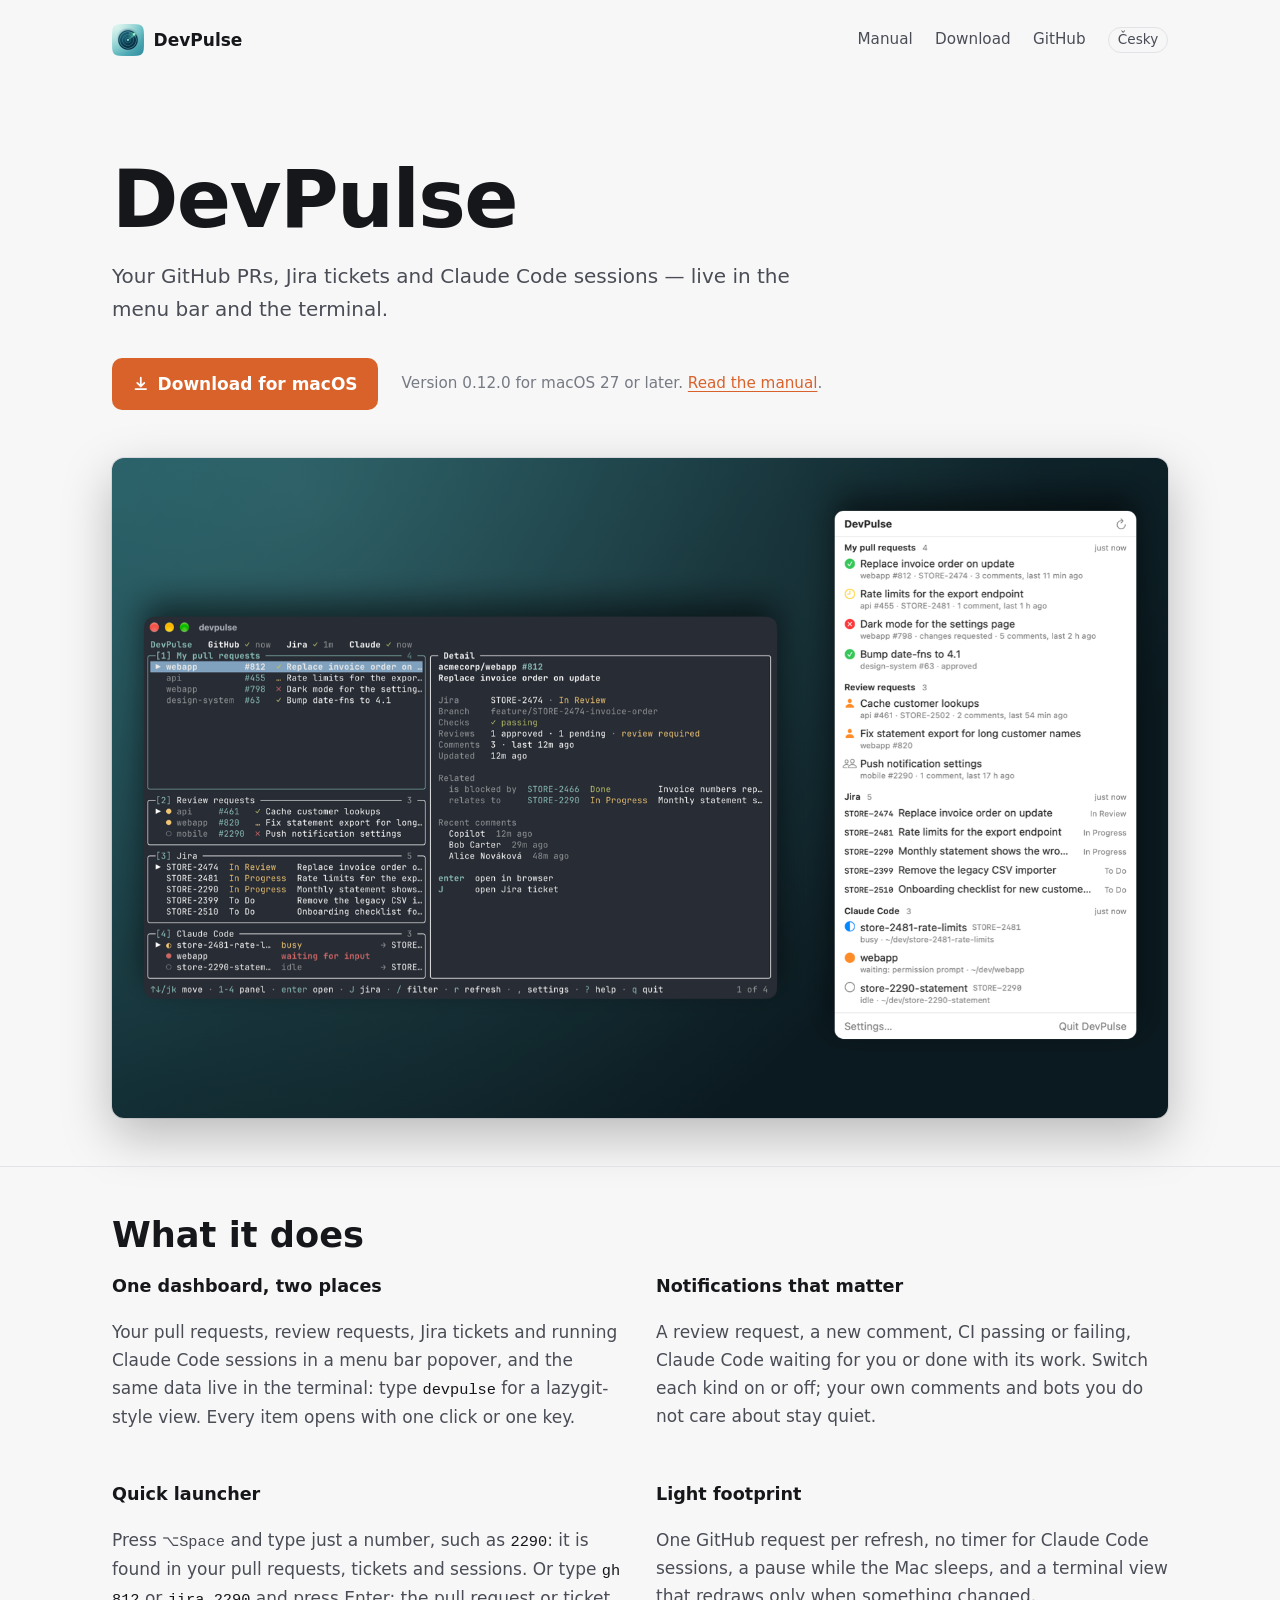
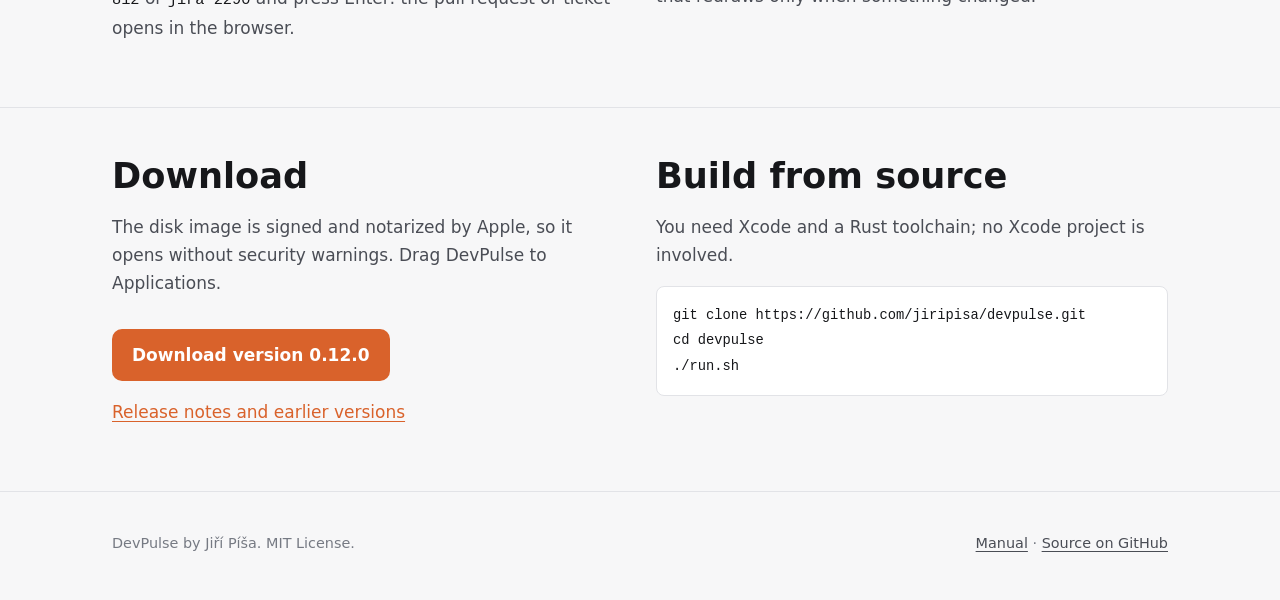
==== docs/index.html @ febc81ee "chore: merge release/v0.12.0 — v0.12.0 release" ====
<!doctype html>
<html lang="en">
<head>
<meta charset="utf-8">
<meta name="viewport" content="width=device-width, initial-scale=1">
<title>DevPulse for macOS</title>
<meta name="description" content="Your GitHub PRs, Jira tickets and Claude Code sessions — live in the menu bar and the terminal.">
<meta property="og:title" content="DevPulse">
<meta property="og:description" content="Your GitHub PRs, Jira tickets and Claude Code sessions — live in the menu bar and the terminal.">
<meta property="og:image" content="https://jiripisa.github.io/devpulse/assets/og-image.png">
<meta property="og:type" content="website">
<link rel="alternate" hreflang="en" href="https://jiripisa.github.io/devpulse/">
<link rel="alternate" hreflang="cs" href="https://jiripisa.github.io/devpulse/cs/">
<link rel="alternate" hreflang="x-default" href="https://jiripisa.github.io/devpulse/">
<link rel="icon" href="assets/icon.png">
<link rel="stylesheet" href="assets/site.css">
</head>
<body>

<header class="wrap masthead">
  <a class="brand" href="#top"><img src="assets/icon.png" alt="" width="32" height="32">DevPulse</a>
  <nav aria-label="Page">
    <a href="manual.html">Manual</a>
    <a href="#get">Download</a>
    <a href="https://github.com/jiripisa/devpulse">GitHub</a>
    <a class="lang" href="cs/" hreflang="cs" lang="cs">Česky</a>
  </nav>
</header>

<main id="top">
  <div class="wrap hero">
    <h1>DevPulse</h1>
    <p class="lede">Your GitHub PRs, Jira tickets and Claude Code sessions — live in the menu bar and the terminal.</p>
    <div class="actions">
      <a class="button" href="https://github.com/jiripisa/devpulse/releases/download/v0.12.0/DevPulse-0.12.0.dmg">
        <svg viewBox="0 0 20 20" fill="none" stroke="currentColor" stroke-width="2" aria-hidden="true"><path d="M10 3v10m0 0-4-4m4 4 4-4M4 16h12" stroke-linecap="round" stroke-linejoin="round"/></svg>
        Download for macOS
      </a>
      <span class="meta">Version 0.12.0 for macOS 27 or later. <a href="manual.html">Read the manual</a>.</span>
    </div>
    <figure class="shot">
      <img src="assets/hero.png" alt="The devpulse terminal dashboard and the DevPulse menu bar popover, showing example pull requests, Jira tickets and Claude Code sessions" width="1600" height="1000">
    </figure>
  </div>

  <section id="features">
    <div class="wrap">
      <h2>What it does</h2>
      <div class="grid features">
        <div>
          <h3>One dashboard, two places</h3>
          <p>Your pull requests, review requests, Jira tickets and running Claude Code
          sessions in a menu bar popover, and the same data live in the terminal: type
          <code>devpulse</code> for a lazygit-style view. Every item opens with one click
          or one key.</p>
        </div>
        <div>
          <h3>Notifications that matter</h3>
          <p>A review request, a new comment, CI passing or failing, Claude Code waiting
          for you or done with its work. Switch each kind on or off; your own comments and
          bots you do not care about stay quiet.</p>
        </div>
        <div>
          <h3>Quick launcher</h3>
          <p>Press <kbd>⌥</kbd><kbd>Space</kbd> and type just a number, such as
          <code>2290</code>: it is found in your pull requests, tickets and sessions. Or type
          <code>gh 812</code> or <code>jira 2290</code> and press Enter: the pull request or
          ticket opens in the browser.</p>
        </div>
        <div>
          <h3>Light footprint</h3>
          <p>One GitHub request per refresh, no timer for Claude Code sessions, a pause
          while the Mac sleeps, and a terminal view that redraws only when something
          changed.</p>
        </div>
      </div>
    </div>
  </section>

  <section id="get">
    <div class="wrap grid">
      <div>
        <h2>Download</h2>
        <p>The disk image is signed and notarized by Apple, so it opens without
        security warnings. Drag DevPulse to Applications.</p>
        <div class="actions">
          <a class="button" href="https://github.com/jiripisa/devpulse/releases/download/v0.12.0/DevPulse-0.12.0.dmg">Download version 0.12.0</a>
        </div>
        <p><a href="https://github.com/jiripisa/devpulse/releases">Release notes and earlier versions</a></p>
      </div>
      <div>
        <h2>Build from source</h2>
        <p>You need Xcode and a Rust toolchain; no Xcode project is involved.</p>
<pre><code>git clone https://github.com/jiripisa/devpulse.git
cd devpulse
./run.sh</code></pre>
      </div>
    </div>
  </section>
</main>

<footer>
  <div class="wrap">
    <span>DevPulse by Jiří Píša. MIT License.</span>
    <span><a href="manual.html">Manual</a> · <a href="https://github.com/jiripisa/devpulse">Source on GitHub</a></span>
  </div>
</footer>

</body>
</html>
---- docs/assets/site.css ----
/* Shared by index.html and manual.html. Colours are tokens; adjust --accent
   to the app's icon. Light and dark follow the system. */
:root {
  --bg: #f7f7f8;
  --panel: #ffffff;
  --line: #e2e3e7;
  --ink: #16171a;
  --ink2: #4a4d55;
  --ink3: #767a83;
  --accent: #d9622b;
  --accent-ink: #ffffff;
  --measure: 44rem;
  --gutter: clamp(1rem, 4vw, 3rem);
  color-scheme: light dark;
}
@media (prefers-color-scheme: dark) {
  :root {
    --bg: #131418;
    --panel: #1a1c21;
    --line: #2a2d34;
    --ink: #e7ecf2;
    --ink2: #aab2bd;
    --ink3: #7d848e;
    --accent: #ff9e4a;
    --accent-ink: #1a1209;
  }
}
* { box-sizing: border-box; }
html { -webkit-text-size-adjust: 100%; scroll-padding-top: 1.5rem; }
body {
  margin: 0;
  background: var(--bg);
  color: var(--ink2);
  font: 1.0625rem/1.65 system-ui, -apple-system, "Segoe UI", sans-serif;
}
a { color: var(--accent); text-underline-offset: .2em; }
a:focus-visible, button:focus-visible { outline: 2px solid var(--accent); outline-offset: 3px; border-radius: 4px; }
code, kbd, pre { font-family: ui-monospace, "SF Mono", Menlo, monospace; font-size: .9em; }
code { color: var(--ink); }
b, strong { color: var(--ink); font-weight: 600; }
img { max-width: 100%; height: auto; }
.wrap { max-width: 72rem; margin: 0 auto; padding: 0 var(--gutter); }

.masthead { display: flex; align-items: center; justify-content: space-between; gap: 1rem; padding-block: 1.5rem; }
.brand { display: flex; align-items: center; gap: .6rem; color: var(--ink); text-decoration: none; font-weight: 650; }
.brand img { width: 2rem; height: 2rem; }
.masthead nav { display: flex; flex-wrap: wrap; justify-content: flex-end; gap: .4rem 1.4rem; }
.masthead nav a { color: var(--ink2); text-decoration: none; font-size: .95rem; }
.masthead nav a:hover, .masthead nav a[aria-current] { color: var(--ink); }
.masthead nav a.lang { padding: 0 .55rem; border: 1px solid var(--line); border-radius: 999px; font-size: .85rem; }

.hero { padding-block: clamp(2rem, 7vw, 5rem) 3rem; }
.hero h1 { margin: 0; color: var(--ink); font-size: clamp(2.6rem, 8vw, 5rem); line-height: 1; letter-spacing: -.02em; }
.lede { max-width: var(--measure); margin: 1.25rem 0 0; font-size: 1.25rem; }
.actions { display: flex; flex-wrap: wrap; align-items: center; gap: 1rem 1.5rem; margin-top: 2rem; }
.button {
  display: inline-flex; align-items: center; gap: .5rem; padding: .75rem 1.25rem; border-radius: 10px;
  background: var(--accent); color: var(--accent-ink); font-weight: 650; text-decoration: none;
}
.button svg { width: 1.1rem; height: 1.1rem; }
.meta { color: var(--ink3); font-size: .95rem; }
.shot { margin: 3rem 0 0; }
.shot img { display: block; border-radius: 12px; box-shadow: 0 18px 50px rgba(0,0,0,.25), 0 0 0 1px var(--line); }

section { padding-block: 3rem; border-top: 1px solid var(--line); }
section h2 { margin: 0 0 1rem; color: var(--ink); font-size: clamp(1.6rem, 3.5vw, 2.2rem); line-height: 1.15; }
section p, section li { max-width: var(--measure); }
.grid { display: grid; grid-template-columns: repeat(auto-fit, minmax(16rem, 1fr)); gap: 2rem; }
.grid h3 { margin: 0 0 .4rem; color: var(--ink); font-size: 1.1rem; }
.grid.features { grid-template-columns: repeat(auto-fit, minmax(min(24rem, 100%), 1fr)); }
pre { overflow-x: auto; padding: 1rem; border-radius: 8px; background: var(--panel); border: 1px solid var(--line); color: var(--ink); }

footer { padding-block: 2.5rem 3rem; color: var(--ink3); font-size: .9rem; border-top: 1px solid var(--line); }
footer .wrap { display: flex; flex-wrap: wrap; justify-content: space-between; gap: 1rem; }
footer a { color: var(--ink2); }

@media (max-width: 640px) {
  .masthead nav a:not(.lang):not(:first-child) { display: none; }
}
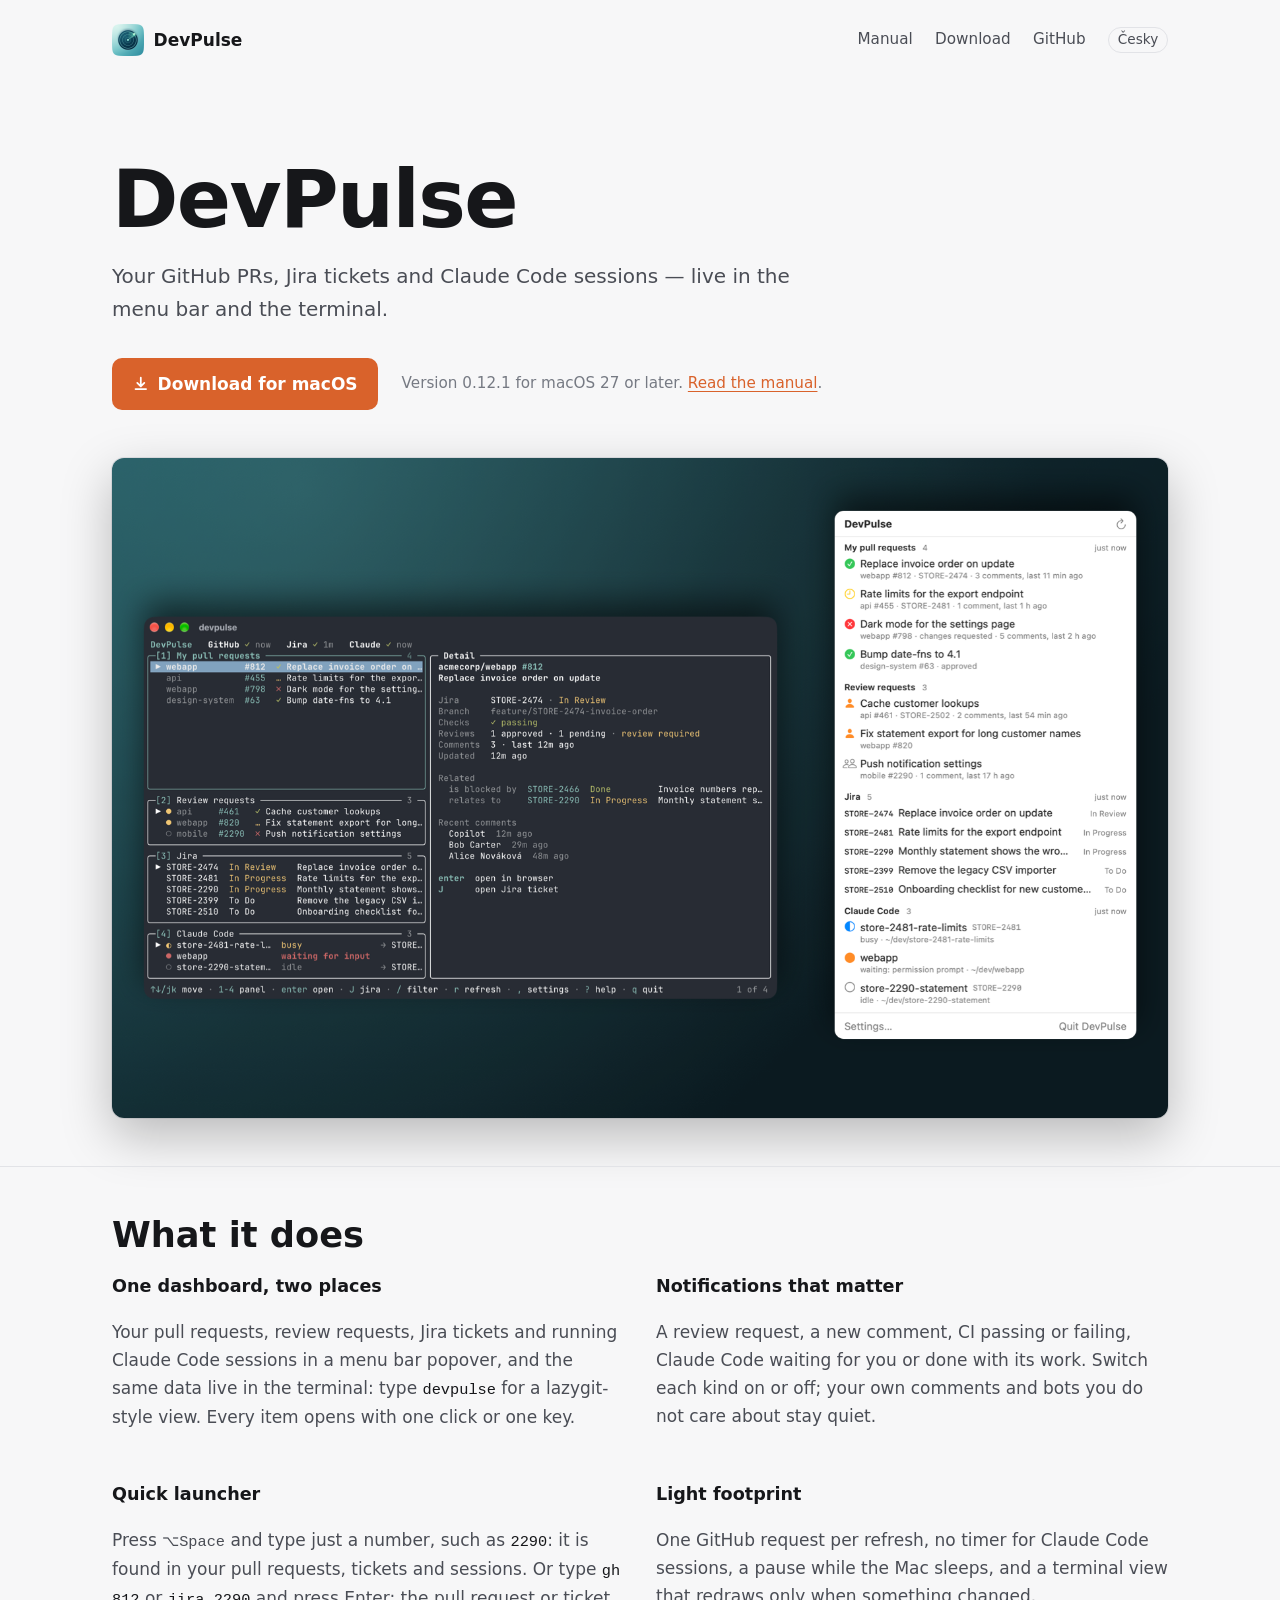
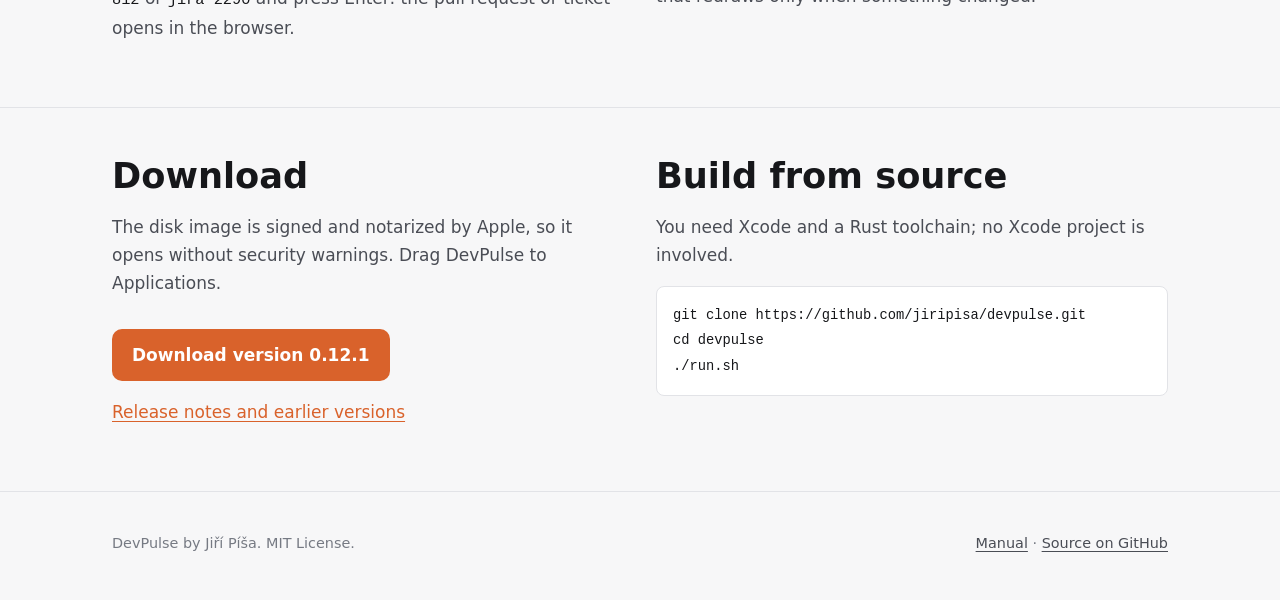
==== commit a664f34e: "chore: merge release/v0.12.1 — v0.12.1 release" ====
--- a/docs/index.html
+++ b/docs/index.html
@@ -32,11 +32,11 @@
     <h1>DevPulse</h1>
     <p class="lede">Your GitHub PRs, Jira tickets and Claude Code sessions — live in the menu bar and the terminal.</p>
     <div class="actions">
-      <a class="button" href="https://github.com/jiripisa/devpulse/releases/download/v0.12.0/DevPulse-0.12.0.dmg">
+      <a class="button" href="https://github.com/jiripisa/devpulse/releases/download/v0.12.1/DevPulse-0.12.1.dmg">
         <svg viewBox="0 0 20 20" fill="none" stroke="currentColor" stroke-width="2" aria-hidden="true"><path d="M10 3v10m0 0-4-4m4 4 4-4M4 16h12" stroke-linecap="round" stroke-linejoin="round"/></svg>
         Download for macOS
       </a>
-      <span class="meta">Version 0.12.0 for macOS 27 or later. <a href="manual.html">Read the manual</a>.</span>
+      <span class="meta">Version 0.12.1 for macOS 27 or later. <a href="manual.html">Read the manual</a>.</span>
     </div>
     <figure class="shot">
       <img src="assets/hero.png" alt="The devpulse terminal dashboard and the DevPulse menu bar popover, showing example pull requests, Jira tickets and Claude Code sessions" width="1600" height="1000">
@@ -84,7 +84,7 @@
         <p>The disk image is signed and notarized by Apple, so it opens without
         security warnings. Drag DevPulse to Applications.</p>
         <div class="actions">
-          <a class="button" href="https://github.com/jiripisa/devpulse/releases/download/v0.12.0/DevPulse-0.12.0.dmg">Download version 0.12.0</a>
+          <a class="button" href="https://github.com/jiripisa/devpulse/releases/download/v0.12.1/DevPulse-0.12.1.dmg">Download version 0.12.1</a>
         </div>
         <p><a href="https://github.com/jiripisa/devpulse/releases">Release notes and earlier versions</a></p>
       </div>
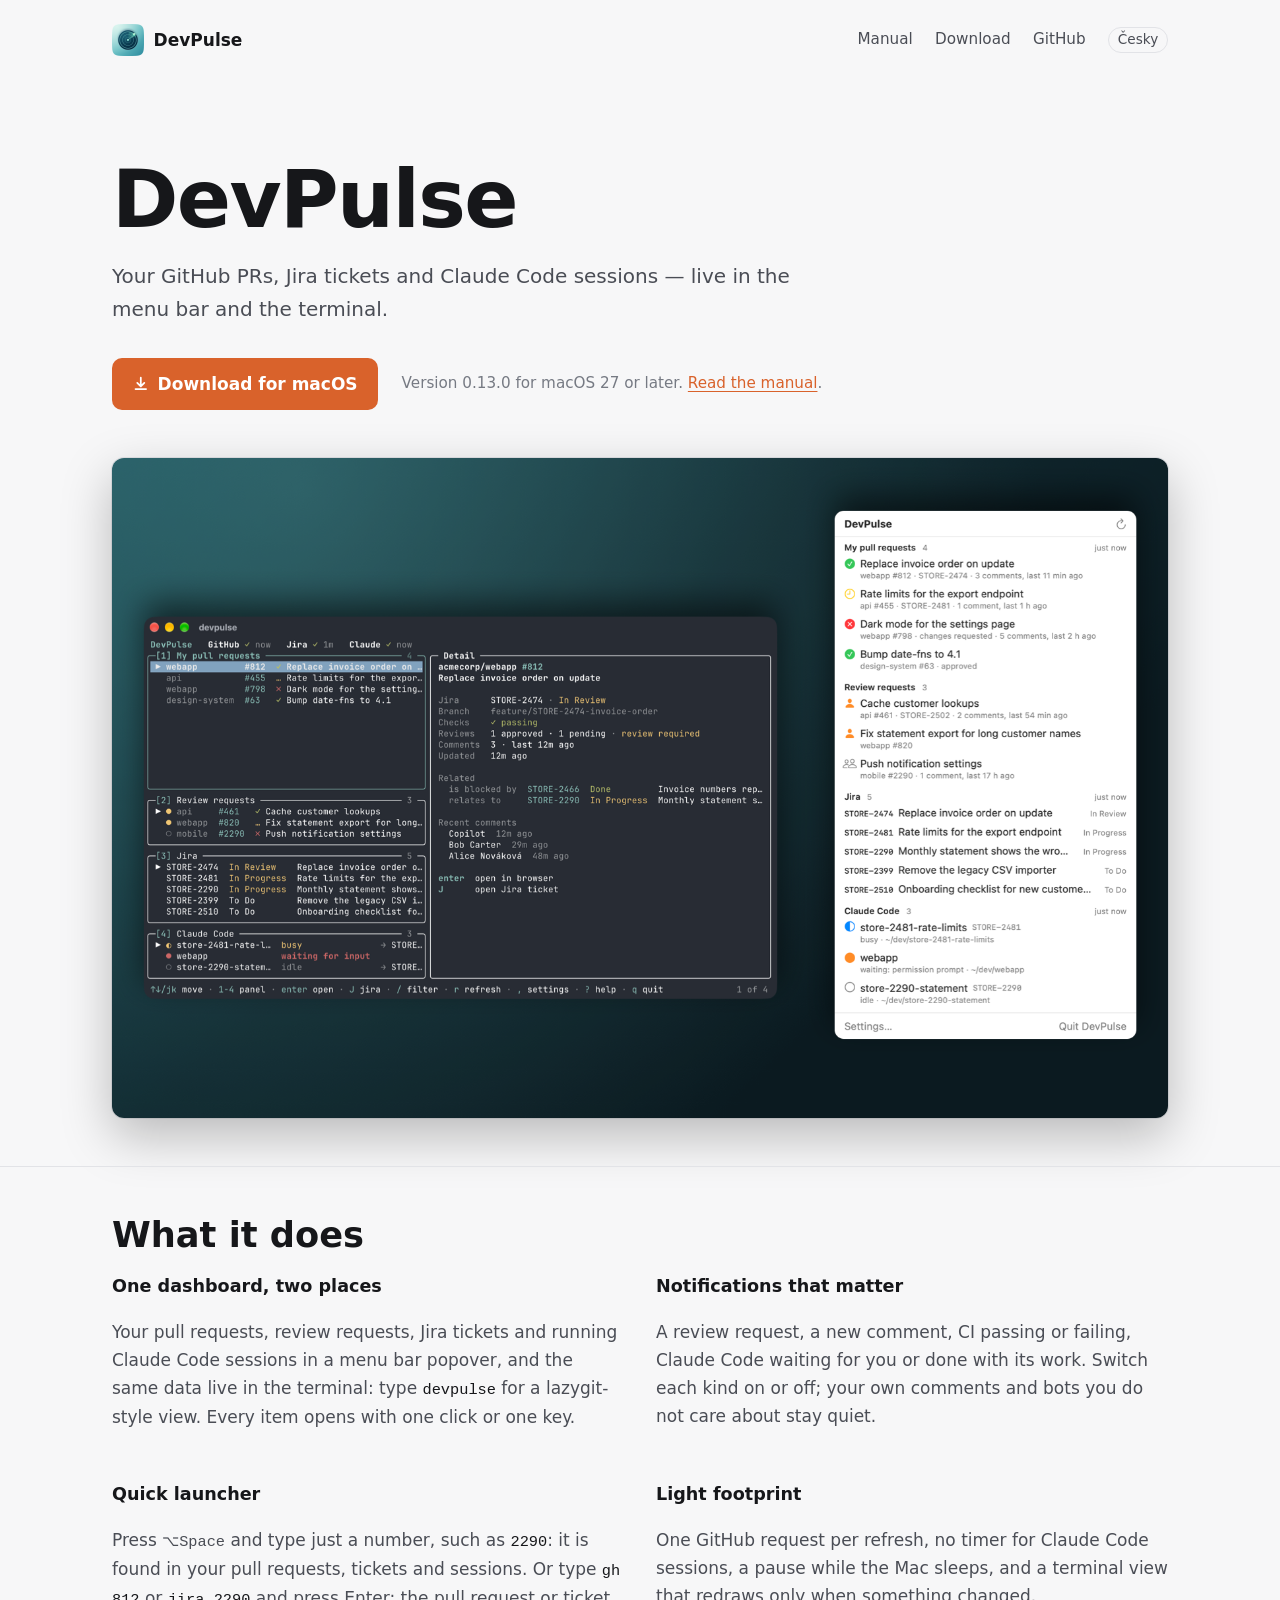
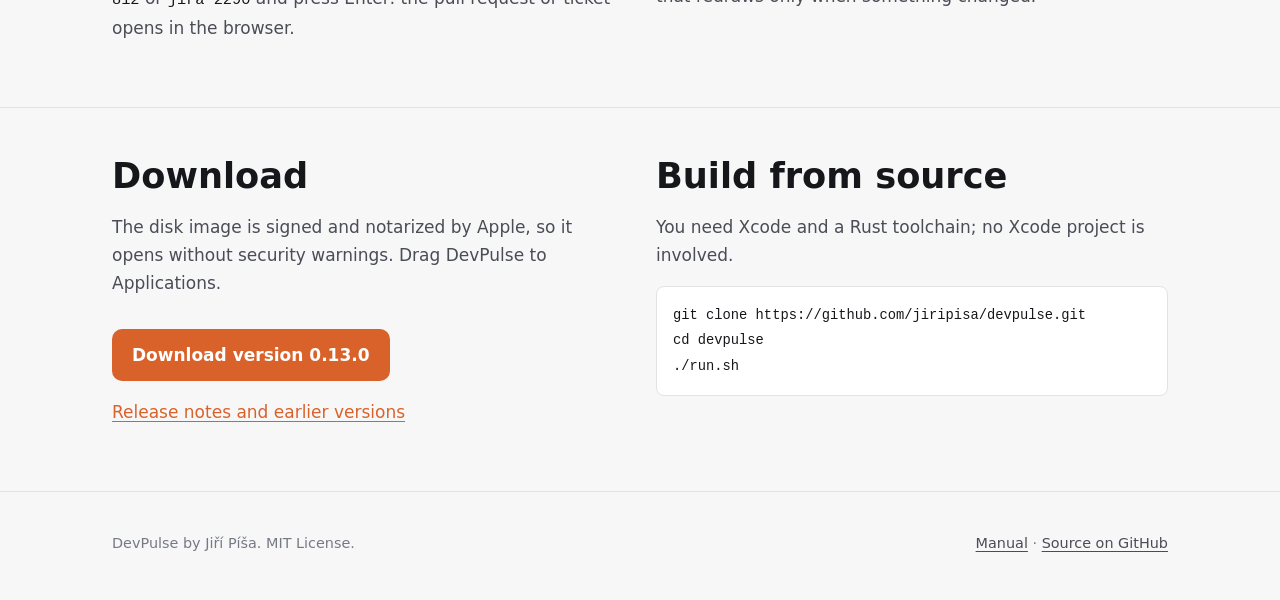
==== commit 35fd299e: "chore: merge release/v0.13.0 — v0.13.0 release" ====
--- a/docs/index.html
+++ b/docs/index.html
@@ -32,11 +32,11 @@
     <h1>DevPulse</h1>
     <p class="lede">Your GitHub PRs, Jira tickets and Claude Code sessions — live in the menu bar and the terminal.</p>
     <div class="actions">
-      <a class="button" href="https://github.com/jiripisa/devpulse/releases/download/v0.12.1/DevPulse-0.12.1.dmg">
+      <a class="button" href="https://github.com/jiripisa/devpulse/releases/download/v0.13.0/DevPulse-0.13.0.dmg">
         <svg viewBox="0 0 20 20" fill="none" stroke="currentColor" stroke-width="2" aria-hidden="true"><path d="M10 3v10m0 0-4-4m4 4 4-4M4 16h12" stroke-linecap="round" stroke-linejoin="round"/></svg>
         Download for macOS
       </a>
-      <span class="meta">Version 0.12.1 for macOS 27 or later. <a href="manual.html">Read the manual</a>.</span>
+      <span class="meta">Version 0.13.0 for macOS 27 or later. <a href="manual.html">Read the manual</a>.</span>
     </div>
     <figure class="shot">
       <img src="assets/hero.png" alt="The devpulse terminal dashboard and the DevPulse menu bar popover, showing example pull requests, Jira tickets and Claude Code sessions" width="1600" height="1000">
@@ -84,7 +84,7 @@
         <p>The disk image is signed and notarized by Apple, so it opens without
         security warnings. Drag DevPulse to Applications.</p>
         <div class="actions">
-          <a class="button" href="https://github.com/jiripisa/devpulse/releases/download/v0.12.1/DevPulse-0.12.1.dmg">Download version 0.12.1</a>
+          <a class="button" href="https://github.com/jiripisa/devpulse/releases/download/v0.13.0/DevPulse-0.13.0.dmg">Download version 0.13.0</a>
         </div>
         <p><a href="https://github.com/jiripisa/devpulse/releases">Release notes and earlier versions</a></p>
       </div>
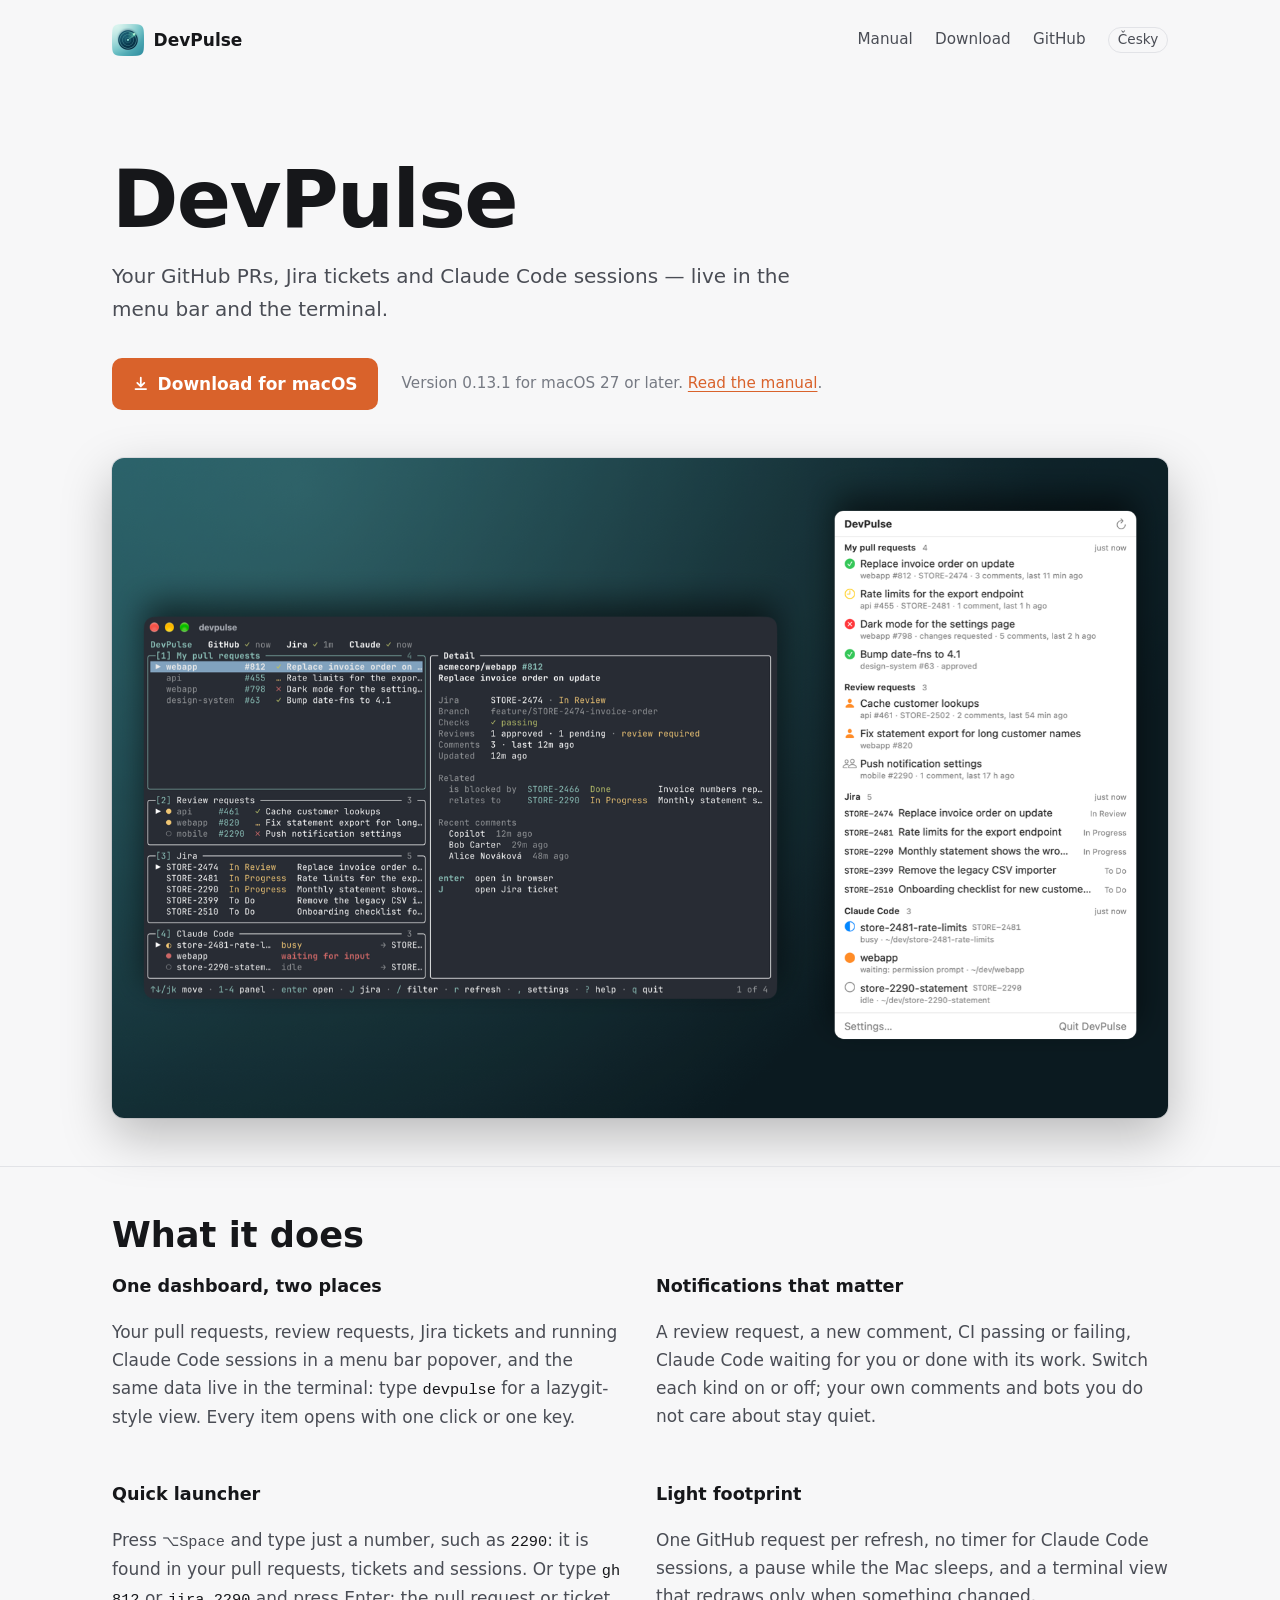
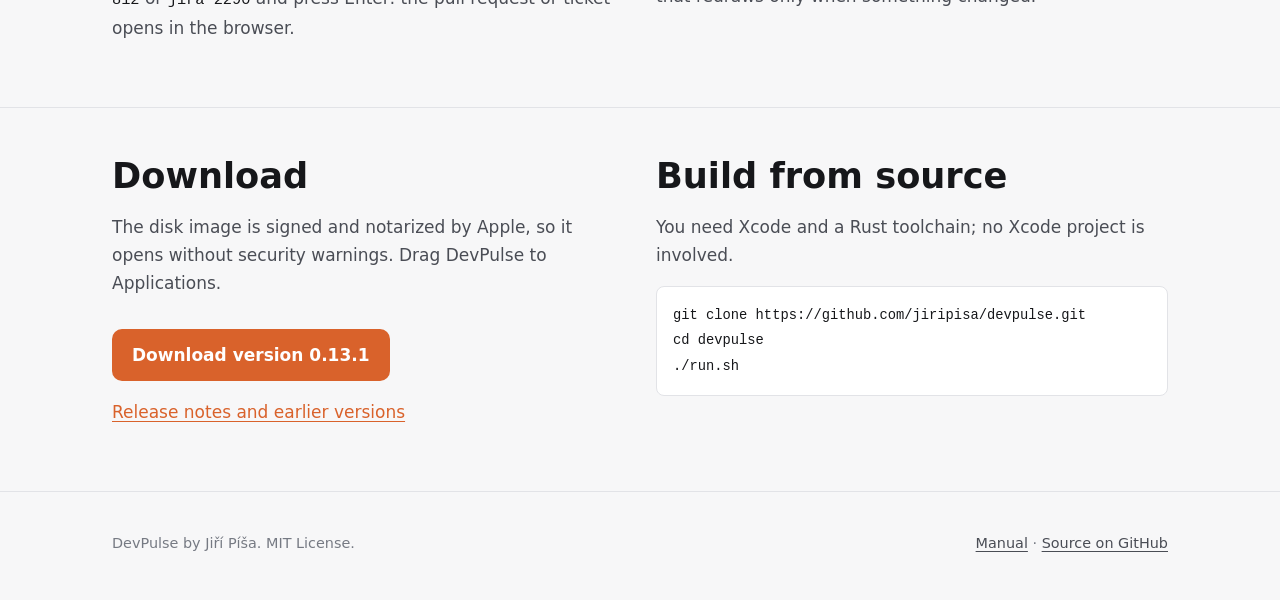
==== commit 883d3eb7: "chore: merge release/v0.13.1 — v0.13.1 release" ====
--- a/docs/index.html
+++ b/docs/index.html
@@ -32,11 +32,11 @@
     <h1>DevPulse</h1>
     <p class="lede">Your GitHub PRs, Jira tickets and Claude Code sessions — live in the menu bar and the terminal.</p>
     <div class="actions">
-      <a class="button" href="https://github.com/jiripisa/devpulse/releases/download/v0.13.0/DevPulse-0.13.0.dmg">
+      <a class="button" href="https://github.com/jiripisa/devpulse/releases/download/v0.13.1/DevPulse-0.13.1.dmg">
         <svg viewBox="0 0 20 20" fill="none" stroke="currentColor" stroke-width="2" aria-hidden="true"><path d="M10 3v10m0 0-4-4m4 4 4-4M4 16h12" stroke-linecap="round" stroke-linejoin="round"/></svg>
         Download for macOS
       </a>
-      <span class="meta">Version 0.13.0 for macOS 27 or later. <a href="manual.html">Read the manual</a>.</span>
+      <span class="meta">Version 0.13.1 for macOS 27 or later. <a href="manual.html">Read the manual</a>.</span>
     </div>
     <figure class="shot">
       <img src="assets/hero.png" alt="The devpulse terminal dashboard and the DevPulse menu bar popover, showing example pull requests, Jira tickets and Claude Code sessions" width="1600" height="1000">
@@ -84,7 +84,7 @@
         <p>The disk image is signed and notarized by Apple, so it opens without
         security warnings. Drag DevPulse to Applications.</p>
         <div class="actions">
-          <a class="button" href="https://github.com/jiripisa/devpulse/releases/download/v0.13.0/DevPulse-0.13.0.dmg">Download version 0.13.0</a>
+          <a class="button" href="https://github.com/jiripisa/devpulse/releases/download/v0.13.1/DevPulse-0.13.1.dmg">Download version 0.13.1</a>
         </div>
         <p><a href="https://github.com/jiripisa/devpulse/releases">Release notes and earlier versions</a></p>
       </div>
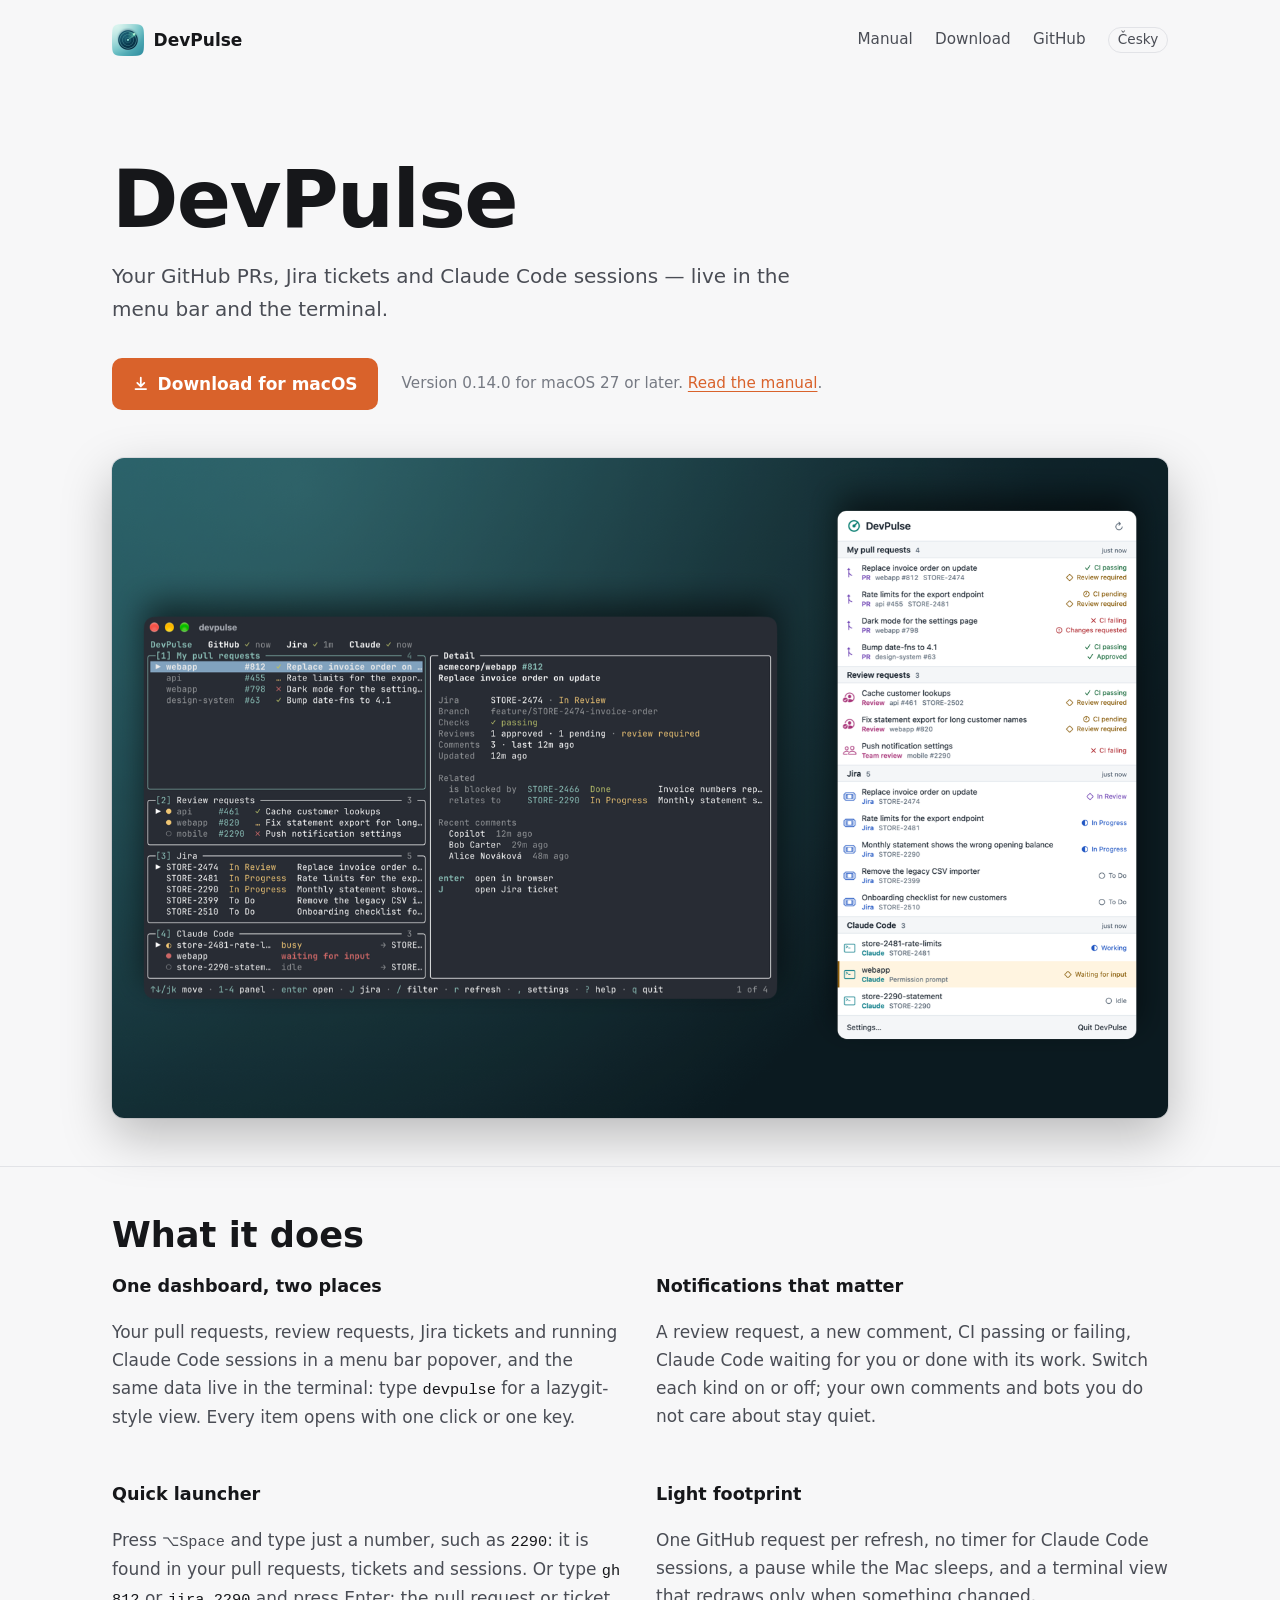
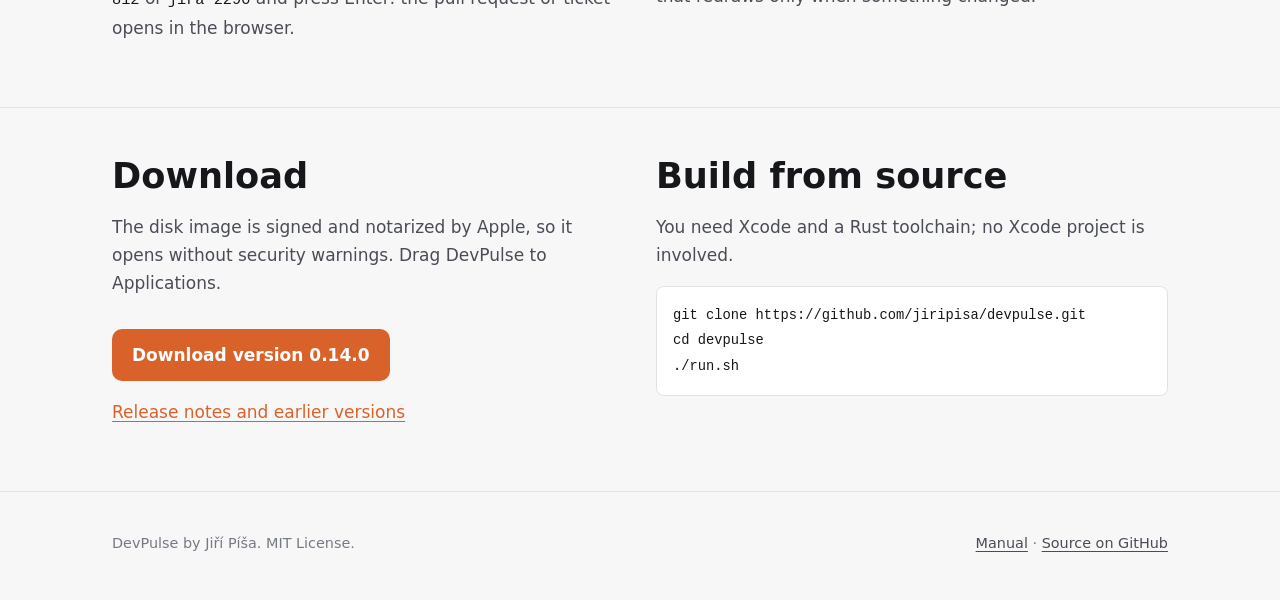
==== commit eba71245: "chore: merge release/v0.14.0 — v0.14.0 release" ====
--- a/docs/index.html
+++ b/docs/index.html
@@ -32,11 +32,11 @@
     <h1>DevPulse</h1>
     <p class="lede">Your GitHub PRs, Jira tickets and Claude Code sessions — live in the menu bar and the terminal.</p>
     <div class="actions">
-      <a class="button" href="https://github.com/jiripisa/devpulse/releases/download/v0.13.1/DevPulse-0.13.1.dmg">
+      <a class="button" href="https://github.com/jiripisa/devpulse/releases/download/v0.14.0/DevPulse-0.14.0.dmg">
         <svg viewBox="0 0 20 20" fill="none" stroke="currentColor" stroke-width="2" aria-hidden="true"><path d="M10 3v10m0 0-4-4m4 4 4-4M4 16h12" stroke-linecap="round" stroke-linejoin="round"/></svg>
         Download for macOS
       </a>
-      <span class="meta">Version 0.13.1 for macOS 27 or later. <a href="manual.html">Read the manual</a>.</span>
+      <span class="meta">Version 0.14.0 for macOS 27 or later. <a href="manual.html">Read the manual</a>.</span>
     </div>
     <figure class="shot">
       <img src="assets/hero.png" alt="The devpulse terminal dashboard and the DevPulse menu bar popover, showing example pull requests, Jira tickets and Claude Code sessions" width="1600" height="1000">
@@ -84,7 +84,7 @@
         <p>The disk image is signed and notarized by Apple, so it opens without
         security warnings. Drag DevPulse to Applications.</p>
         <div class="actions">
-          <a class="button" href="https://github.com/jiripisa/devpulse/releases/download/v0.13.1/DevPulse-0.13.1.dmg">Download version 0.13.1</a>
+          <a class="button" href="https://github.com/jiripisa/devpulse/releases/download/v0.14.0/DevPulse-0.14.0.dmg">Download version 0.14.0</a>
         </div>
         <p><a href="https://github.com/jiripisa/devpulse/releases">Release notes and earlier versions</a></p>
       </div>
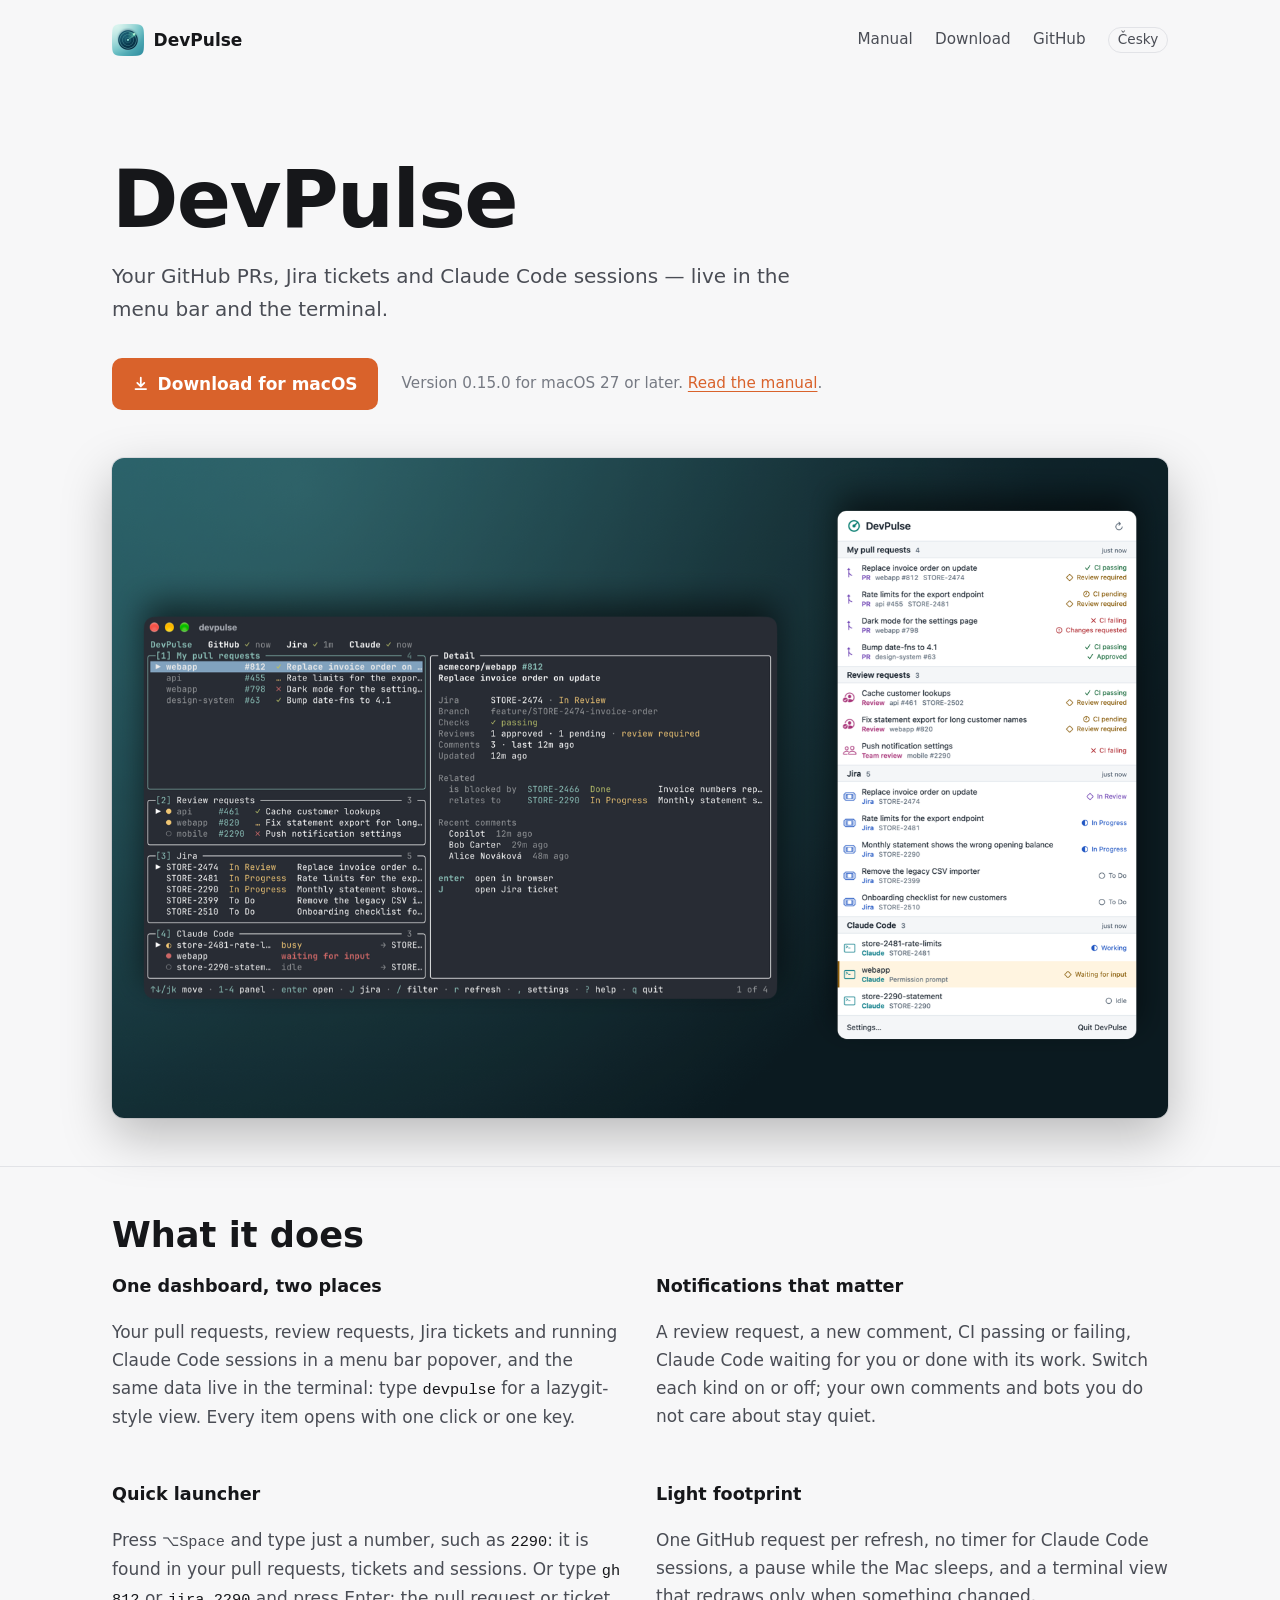
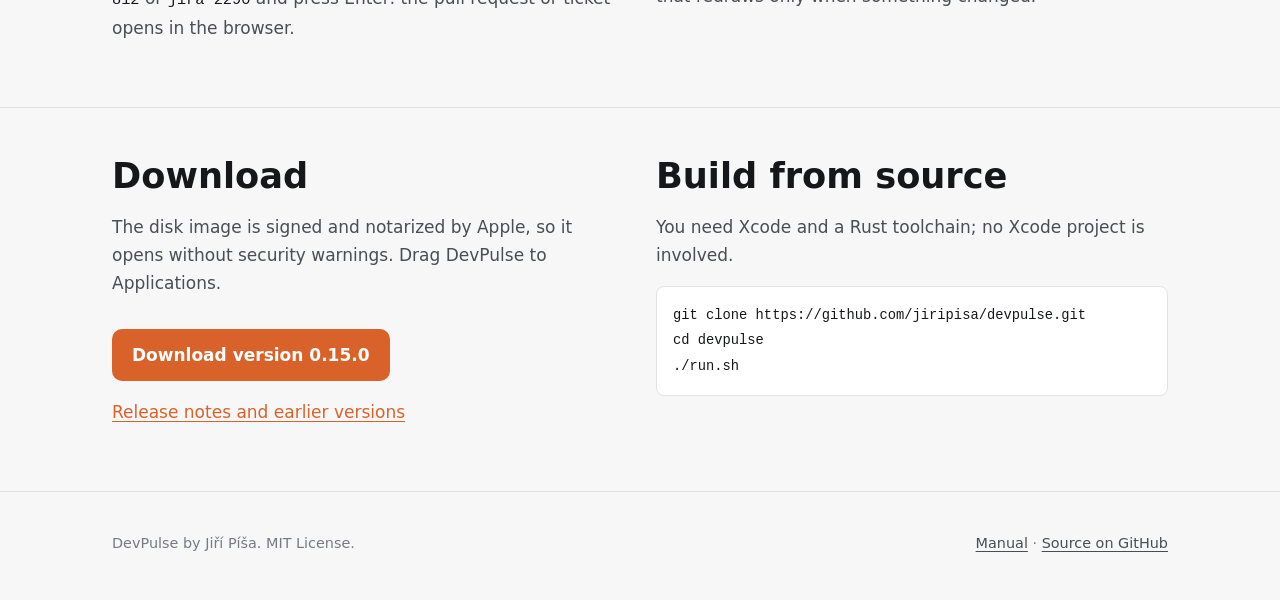
==== commit 141409d7: "chore: merge release/v0.15.0 — v0.15.0 release" ====
--- a/docs/index.html
+++ b/docs/index.html
@@ -32,11 +32,11 @@
     <h1>DevPulse</h1>
     <p class="lede">Your GitHub PRs, Jira tickets and Claude Code sessions — live in the menu bar and the terminal.</p>
     <div class="actions">
-      <a class="button" href="https://github.com/jiripisa/devpulse/releases/download/v0.14.0/DevPulse-0.14.0.dmg">
+      <a class="button" href="https://github.com/jiripisa/devpulse/releases/download/v0.15.0/DevPulse-0.15.0.dmg">
         <svg viewBox="0 0 20 20" fill="none" stroke="currentColor" stroke-width="2" aria-hidden="true"><path d="M10 3v10m0 0-4-4m4 4 4-4M4 16h12" stroke-linecap="round" stroke-linejoin="round"/></svg>
         Download for macOS
       </a>
-      <span class="meta">Version 0.14.0 for macOS 27 or later. <a href="manual.html">Read the manual</a>.</span>
+      <span class="meta">Version 0.15.0 for macOS 27 or later. <a href="manual.html">Read the manual</a>.</span>
     </div>
     <figure class="shot">
       <img src="assets/hero.png" alt="The devpulse terminal dashboard and the DevPulse menu bar popover, showing example pull requests, Jira tickets and Claude Code sessions" width="1600" height="1000">
@@ -84,7 +84,7 @@
         <p>The disk image is signed and notarized by Apple, so it opens without
         security warnings. Drag DevPulse to Applications.</p>
         <div class="actions">
-          <a class="button" href="https://github.com/jiripisa/devpulse/releases/download/v0.14.0/DevPulse-0.14.0.dmg">Download version 0.14.0</a>
+          <a class="button" href="https://github.com/jiripisa/devpulse/releases/download/v0.15.0/DevPulse-0.15.0.dmg">Download version 0.15.0</a>
         </div>
         <p><a href="https://github.com/jiripisa/devpulse/releases">Release notes and earlier versions</a></p>
       </div>
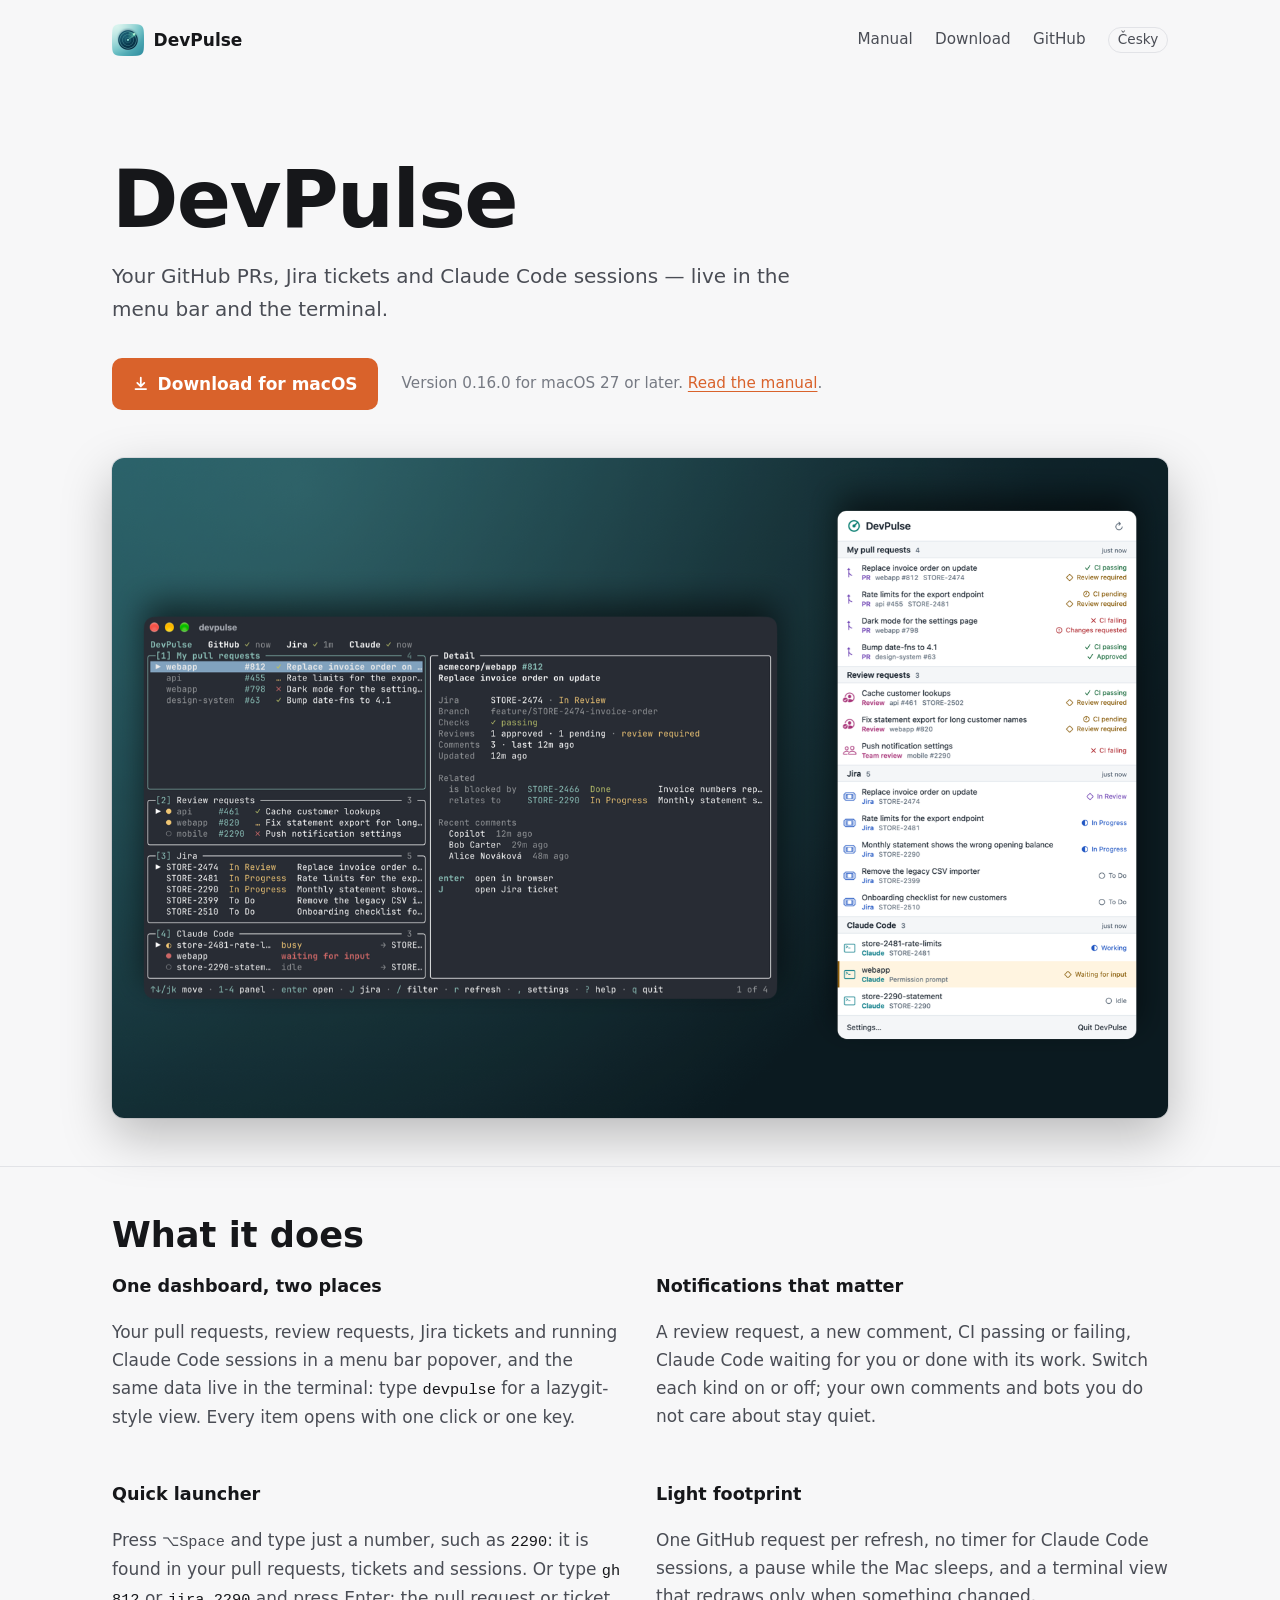
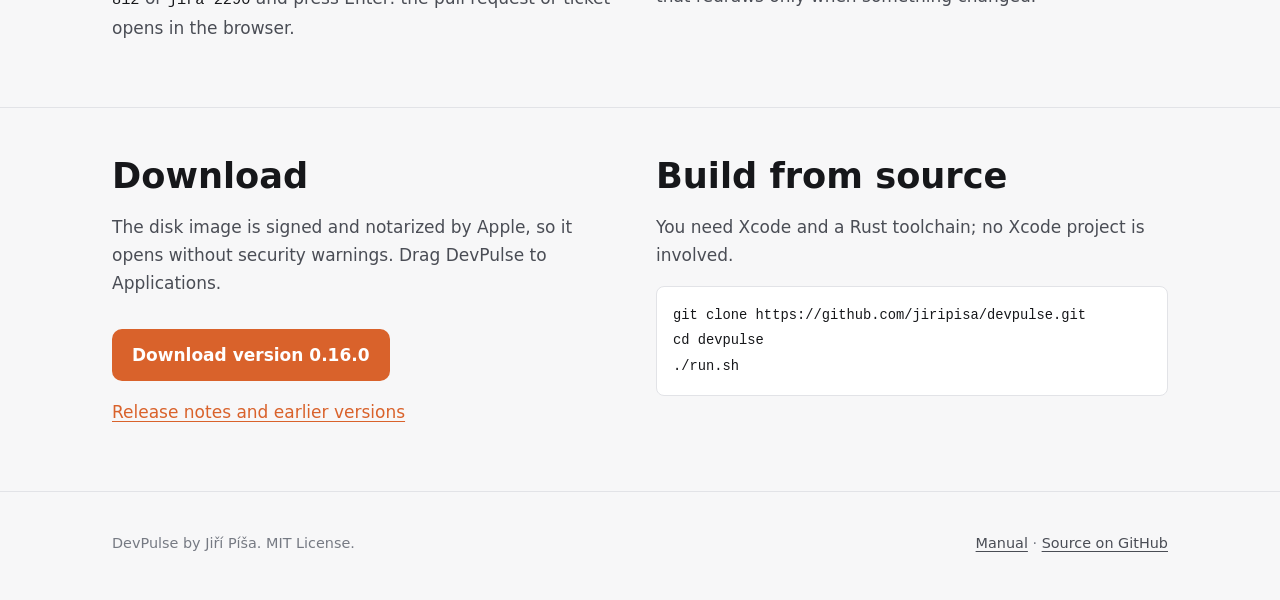
==== commit cfc0f642: "chore: merge release/v0.16.0 — v0.16.0 release" ====
--- a/docs/index.html
+++ b/docs/index.html
@@ -32,11 +32,11 @@
     <h1>DevPulse</h1>
     <p class="lede">Your GitHub PRs, Jira tickets and Claude Code sessions — live in the menu bar and the terminal.</p>
     <div class="actions">
-      <a class="button" href="https://github.com/jiripisa/devpulse/releases/download/v0.15.0/DevPulse-0.15.0.dmg">
+      <a class="button" href="https://github.com/jiripisa/devpulse/releases/download/v0.16.0/DevPulse-0.16.0.dmg">
         <svg viewBox="0 0 20 20" fill="none" stroke="currentColor" stroke-width="2" aria-hidden="true"><path d="M10 3v10m0 0-4-4m4 4 4-4M4 16h12" stroke-linecap="round" stroke-linejoin="round"/></svg>
         Download for macOS
       </a>
-      <span class="meta">Version 0.15.0 for macOS 27 or later. <a href="manual.html">Read the manual</a>.</span>
+      <span class="meta">Version 0.16.0 for macOS 27 or later. <a href="manual.html">Read the manual</a>.</span>
     </div>
     <figure class="shot">
       <img src="assets/hero.png" alt="The devpulse terminal dashboard and the DevPulse menu bar popover, showing example pull requests, Jira tickets and Claude Code sessions" width="1600" height="1000">
@@ -84,7 +84,7 @@
         <p>The disk image is signed and notarized by Apple, so it opens without
         security warnings. Drag DevPulse to Applications.</p>
         <div class="actions">
-          <a class="button" href="https://github.com/jiripisa/devpulse/releases/download/v0.15.0/DevPulse-0.15.0.dmg">Download version 0.15.0</a>
+          <a class="button" href="https://github.com/jiripisa/devpulse/releases/download/v0.16.0/DevPulse-0.16.0.dmg">Download version 0.16.0</a>
         </div>
         <p><a href="https://github.com/jiripisa/devpulse/releases">Release notes and earlier versions</a></p>
       </div>
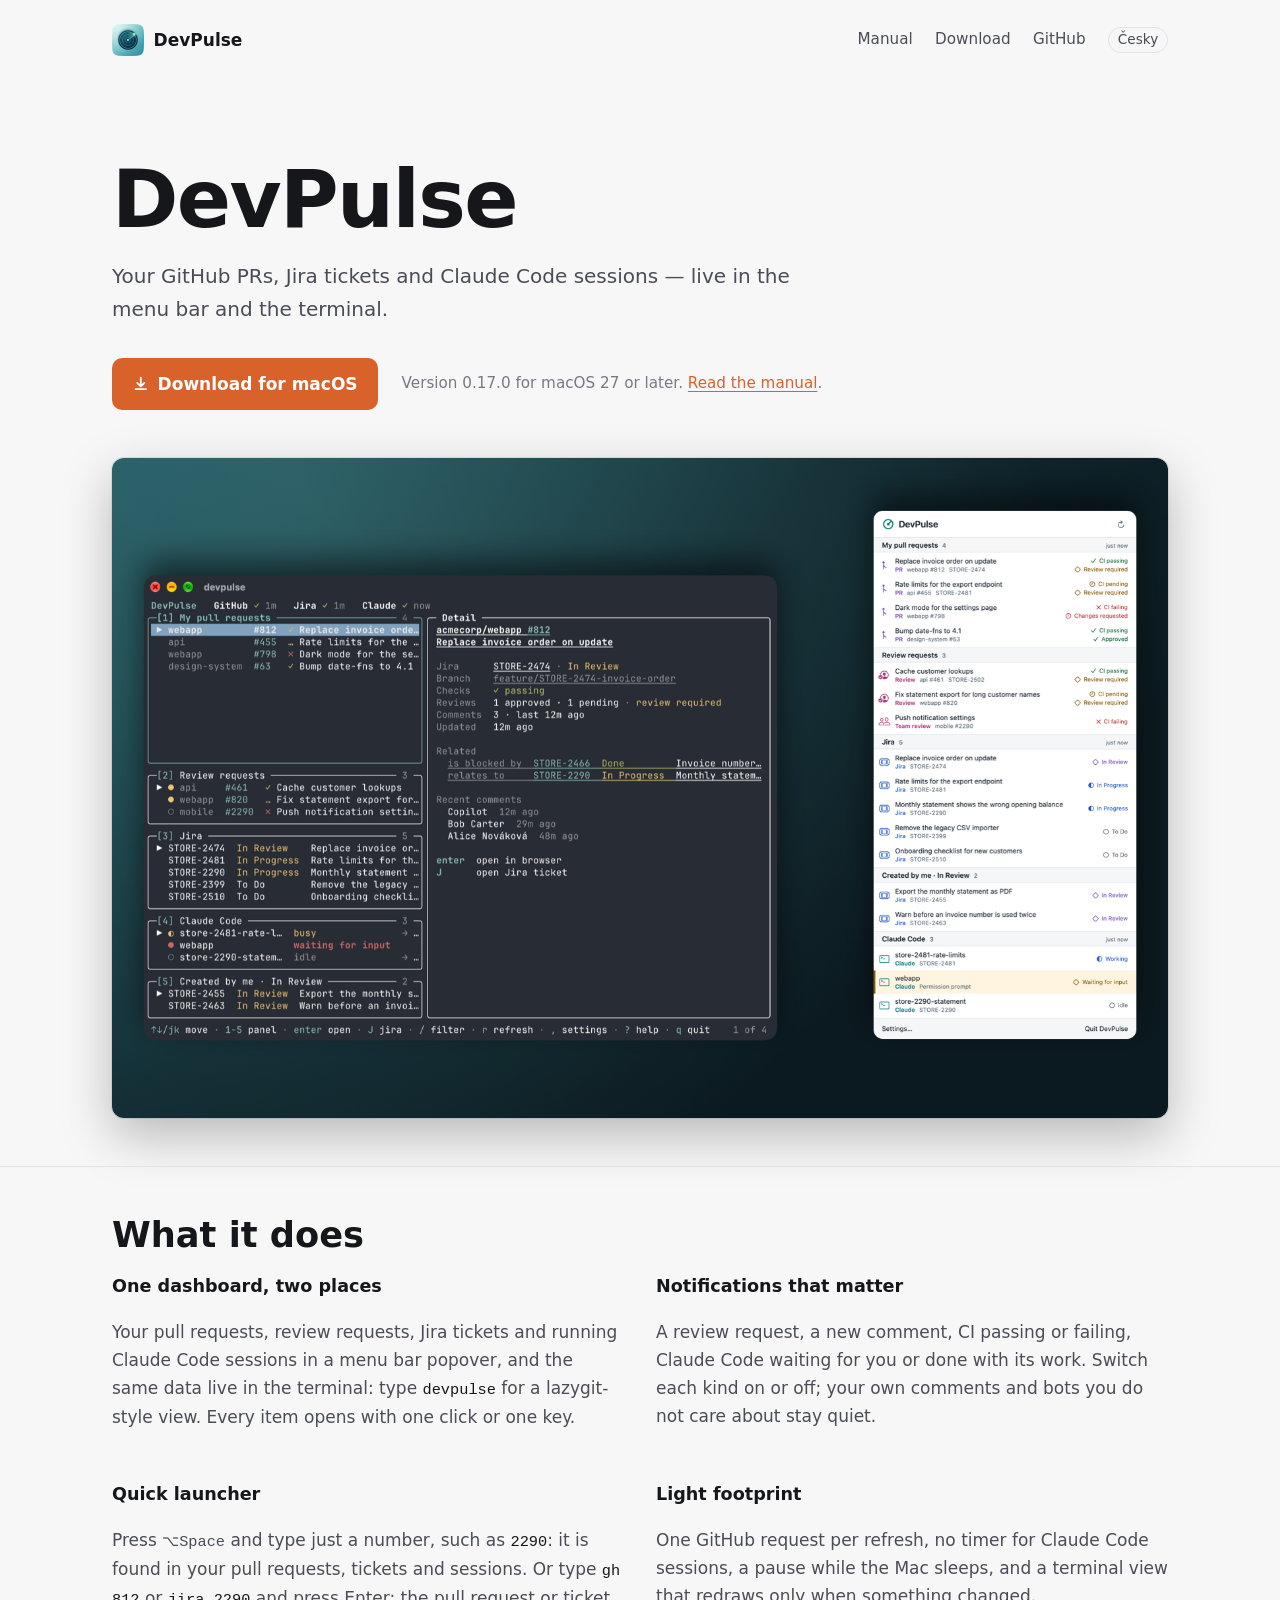
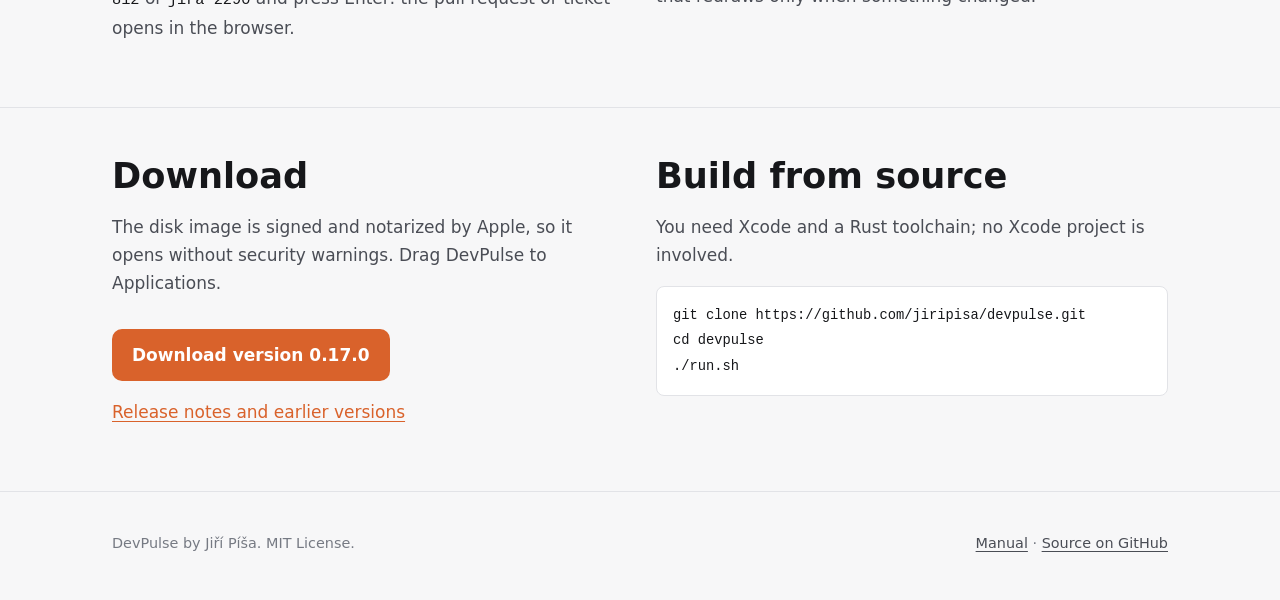
==== commit df596307: "chore: merge release/v0.17.0 — v0.17.0 release" ====
--- a/docs/index.html
+++ b/docs/index.html
@@ -32,11 +32,11 @@
     <h1>DevPulse</h1>
     <p class="lede">Your GitHub PRs, Jira tickets and Claude Code sessions — live in the menu bar and the terminal.</p>
     <div class="actions">
-      <a class="button" href="https://github.com/jiripisa/devpulse/releases/download/v0.16.0/DevPulse-0.16.0.dmg">
+      <a class="button" href="https://github.com/jiripisa/devpulse/releases/download/v0.17.0/DevPulse-0.17.0.dmg">
         <svg viewBox="0 0 20 20" fill="none" stroke="currentColor" stroke-width="2" aria-hidden="true"><path d="M10 3v10m0 0-4-4m4 4 4-4M4 16h12" stroke-linecap="round" stroke-linejoin="round"/></svg>
         Download for macOS
       </a>
-      <span class="meta">Version 0.16.0 for macOS 27 or later. <a href="manual.html">Read the manual</a>.</span>
+      <span class="meta">Version 0.17.0 for macOS 27 or later. <a href="manual.html">Read the manual</a>.</span>
     </div>
     <figure class="shot">
       <img src="assets/hero.png" alt="The devpulse terminal dashboard and the DevPulse menu bar popover, showing example pull requests, Jira tickets and Claude Code sessions" width="1600" height="1000">
@@ -84,7 +84,7 @@
         <p>The disk image is signed and notarized by Apple, so it opens without
         security warnings. Drag DevPulse to Applications.</p>
         <div class="actions">
-          <a class="button" href="https://github.com/jiripisa/devpulse/releases/download/v0.16.0/DevPulse-0.16.0.dmg">Download version 0.16.0</a>
+          <a class="button" href="https://github.com/jiripisa/devpulse/releases/download/v0.17.0/DevPulse-0.17.0.dmg">Download version 0.17.0</a>
         </div>
         <p><a href="https://github.com/jiripisa/devpulse/releases">Release notes and earlier versions</a></p>
       </div>
